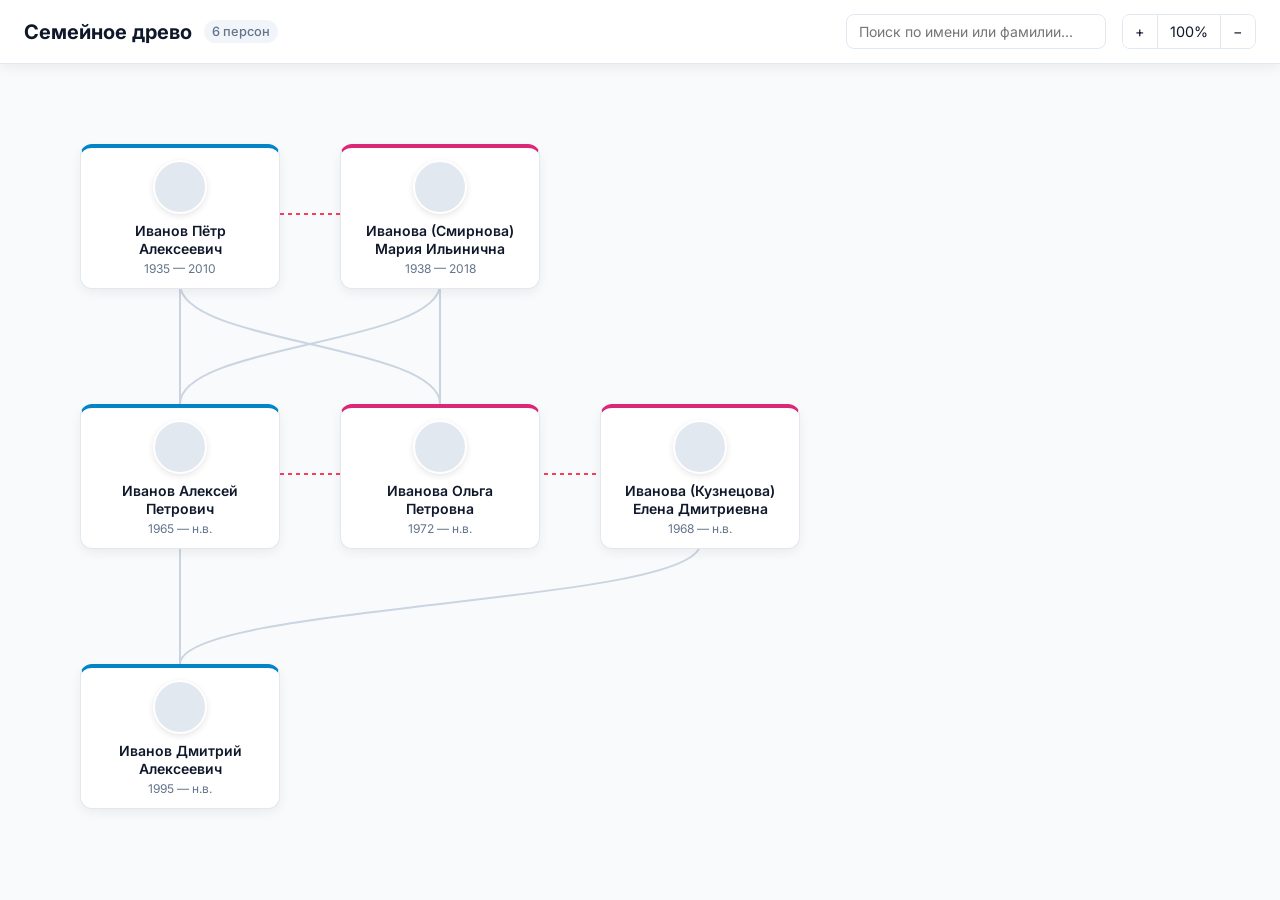
==== index.html @ c6bde768 "Add files via upload" ====
<!DOCTYPE html>
<html lang="ru">
<head>
  <meta charset="UTF-8">
  <meta name="viewport" content="width=device-width, initial-scale=1.0">
  <title>Семейное древо</title>
  <link rel="preconnect" href="https://fonts.googleapis.com">
  <link rel="preconnect" href="https://fonts.gstatic.com" crossorigin>
  <link href="https://fonts.googleapis.com/css2?family=Inter:wght@400;500;600;700&display=swap" rel="stylesheet">
  <link rel="stylesheet" href="style.css">
</head>
<body>

  <!-- Верхняя панель управления -->
  <header class="app-header">
    <div class="logo-group">
      <h1>Семейное древо</h1>
      <span id="memberCount" class="badge">0 персон</span>
    </div>

    <div class="controls-group">
      <div class="search-box">
        <input type="text" id="searchInput" placeholder="Поиск по имени или фамилии...">
        <div id="searchResults" class="search-dropdown hidden"></div>
      </div>

      <div class="zoom-controls">
        <button id="zoomInBtn" title="Приблизить">+</button>
        <button id="zoomResetBtn" title="Сбросить масштаб">100%</button>
        <button id="zoomOutBtn" title="Отдалить">−</button>
      </div>
    </div>
  </header>

  <!-- Интерактивная область просмотра -->
  <main id="viewport" class="viewport">
    <div id="treeContainer" class="tree-container">
      <svg id="connectionsSvg" class="connections-svg"></svg>
      <div id="nodesContainer" class="nodes-container"></div>
    </div>
  </main>

  <!-- Боковая панель с детальной информацией -->
  <aside id="detailsSidebar" class="sidebar hidden">
    <button id="closeSidebarBtn" class="close-btn" aria-label="Закрыть">&times;</button>
    <div class="sidebar-content">
      <div class="sidebar-photo-container">
        <img id="detailPhoto" src="" alt="Фото персоны" class="sidebar-photo">
      </div>
      <h2 id="detailName"></h2>
      <p id="detailYears" class="sidebar-years"></p>
      
      <div class="sidebar-meta">
        <div class="meta-item" id="detailLocationRow">
          <strong>Место:</strong> <span id="detailLocation"></span>
        </div>
        <div class="meta-item" id="detailOccupationRow">
          <strong>Профессия:</strong> <span id="detailOccupation"></span>
        </div>
      </div>

      <div class="sidebar-section">
        <h3>Родственные связи</h3>
        <div id="detailRelations" class="relations-list"></div>
      </div>

      <div class="sidebar-section">
        <h3>Биография</h3>
        <p id="detailBio" class="bio-text"></p>
      </div>
    </div>
  </aside>

  <script src="app.js"></script>
</body>
</html>
---- style.css ----
:root {
  --bg-color: #f8fafc;
  --panel-bg: #ffffff;
  --text-main: #0f172a;
  --text-muted: #64748b;
  --border-color: #e2e8f0;
  --primary: #3b82f6;
  --primary-hover: #2563eb;
  --male-color: #0284c7;
  --female-color: #db2777;
  --shadow: 0 4px 12px rgba(0, 0, 0, 0.06);
  --shadow-lg: 0 10px 25px -5px rgba(0, 0, 0, 0.1);
}

* {
  box-sizing: border-box;
  margin: 0;
  padding: 0;
  font-family: 'Inter', sans-serif;
}

body {
  background-color: var(--bg-color);
  color: var(--text-main);
  overflow: hidden;
  height: 100vh;
  display: flex;
  flex-direction: column;
}

/* Шапка */
.app-header {
  height: 64px;
  background: var(--panel-bg);
  border-bottom: 1px solid var(--border-color);
  display: flex;
  align-items: center;
  justify-content: space-between;
  padding: 0 24px;
  z-index: 10;
  box-shadow: var(--shadow);
}

.logo-group {
  display: flex;
  align-items: center;
  gap: 12px;
}

.logo-group h1 {
  font-size: 1.25rem;
  font-weight: 700;
}

.badge {
  background: #f1f5f9;
  color: var(--text-muted);
  font-size: 0.8rem;
  padding: 4px 8px;
  border-radius: 12px;
  font-weight: 500;
}

.controls-group {
  display: flex;
  align-items: center;
  gap: 16px;
}

.search-box {
  position: relative;
  width: 260px;
}

.search-box input {
  width: 100%;
  padding: 8px 12px;
  border: 1px solid var(--border-color);
  border-radius: 8px;
  font-size: 0.875rem;
  outline: none;
  transition: border-color 0.2s;
}

.search-box input:focus {
  border-color: var(--primary);
}

.search-dropdown {
  position: absolute;
  top: 105%;
  left: 0;
  right: 0;
  background: var(--panel-bg);
  border: 1px solid var(--border-color);
  border-radius: 8px;
  max-height: 240px;
  overflow-y: auto;
  box-shadow: var(--shadow-lg);
  z-index: 20;
}

.search-item {
  padding: 8px 12px;
  cursor: pointer;
  font-size: 0.875rem;
  border-bottom: 1px solid #f1f5f9;
}

.search-item:hover {
  background: #f8fafc;
}

.zoom-controls {
  display: flex;
  border: 1px solid var(--border-color);
  border-radius: 8px;
  overflow: hidden;
}

.zoom-controls button {
  background: var(--panel-bg);
  border: none;
  padding: 8px 12px;
  font-size: 0.9rem;
  cursor: pointer;
  color: var(--text-main);
  border-right: 1px solid var(--border-color);
}

.zoom-controls button:last-child {
  border-right: none;
}

.zoom-controls button:hover {
  background: #f1f5f9;
}

/* Холст древа */
.viewport {
  flex: 1;
  position: relative;
  overflow: hidden;
  cursor: grab;
  user-select: none;
}

.viewport.grabbing {
  cursor: grabbing;
}

.tree-container {
  position: absolute;
  top: 0;
  left: 0;
  transform-origin: 0 0;
}

.connections-svg {
  position: absolute;
  top: 0;
  left: 0;
  width: 100%;
  height: 100%;
  pointer-events: none;
}

.tree-line {
  fill: none;
  stroke: #cbd5e1;
  stroke-width: 2px;
}

.tree-line-spouse {
  fill: none;
  stroke: #f43f5e;
  stroke-dasharray: 4 4;
  stroke-width: 2px;
}

.nodes-container {
  position: relative;
}

/* Карточка персоны */
.person-card {
  position: absolute;
  width: 200px;
  background: var(--panel-bg);
  border: 1px solid var(--border-color);
  border-radius: 12px;
  padding: 12px;
  box-shadow: var(--shadow);
  cursor: pointer;
  transition: transform 0.15s, box-shadow 0.15s, border-color 0.15s;
  display: flex;
  flex-direction: column;
  align-items: center;
  text-align: center;
}

.person-card:hover {
  transform: translateY(-3px);
  box-shadow: var(--shadow-lg);
  border-color: var(--primary);
}

.person-card.male {
  border-top: 4px solid var(--male-color);
}

.person-card.female {
  border-top: 4px solid var(--female-color);
}

.person-card.highlighted {
  outline: 3px solid #facc15;
}

.card-avatar {
  width: 54px;
  height: 54px;
  border-radius: 50%;
  object-fit: cover;
  background: #e2e8f0;
  margin-bottom: 8px;
  border: 2px solid #ffffff;
  box-shadow: 0 2px 6px rgba(0,0,0,0.1);
}

.card-name {
  font-size: 0.875rem;
  font-weight: 600;
  line-height: 1.25;
  margin-bottom: 4px;
}

.card-years {
  font-size: 0.75rem;
  color: var(--text-muted);
}

/* Боковая панель */
.sidebar {
  position: fixed;
  top: 64px;
  right: 0;
  width: 360px;
  height: calc(100vh - 64px);
  background: var(--panel-bg);
  border-left: 1px solid var(--border-color);
  box-shadow: -4px 0 20px rgba(0, 0, 0, 0.08);
  padding: 24px;
  overflow-y: auto;
  z-index: 15;
  transition: transform 0.3s ease-in-out;
}

.sidebar.hidden {
  transform: translateX(100%);
}

.close-btn {
  position: absolute;
  top: 16px;
  right: 16px;
  background: none;
  border: none;
  font-size: 1.5rem;
  cursor: pointer;
  color: var(--text-muted);
}

.sidebar-photo-container {
  display: flex;
  justify-content: center;
  margin-bottom: 16px;
}

.sidebar-photo {
  width: 100px;
  height: 100px;
  border-radius: 50%;
  object-fit: cover;
  border: 3px solid var(--border-color);
}

.sidebar-years {
  text-align: center;
  color: var(--text-muted);
  font-size: 0.875rem;
  margin-bottom: 16px;
}

.sidebar-content h2 {
  text-align: center;
  font-size: 1.2rem;
  margin-bottom: 4px;
}

.sidebar-section {
  margin-top: 20px;
  border-top: 1px solid var(--border-color);
  padding-top: 12px;
}

.sidebar-section h3 {
  font-size: 0.9rem;
  color: var(--text-muted);
  margin-bottom: 8px;
  text-transform: uppercase;
  letter-spacing: 0.05em;
}

.sidebar-meta .meta-item {
  font-size: 0.875rem;
  margin-bottom: 6px;
}

.bio-text {
  font-size: 0.875rem;
  line-height: 1.5;
  color: #334155;
  white-space: pre-line;
}

.relations-list {
  display: flex;
  flex-direction: column;
  gap: 6px;
}

.relation-chip {
  display: flex;
  align-items: center;
  justify-content: space-between;
  padding: 6px 10px;
  background: #f8fafc;
  border-radius: 6px;
  font-size: 0.825rem;
  cursor: pointer;
  border: 1px solid var(--border-color);
}

.relation-chip:hover {
  background: #f1f5f9;
  border-color: var(--primary);
}

.hidden {
  display: none;
}
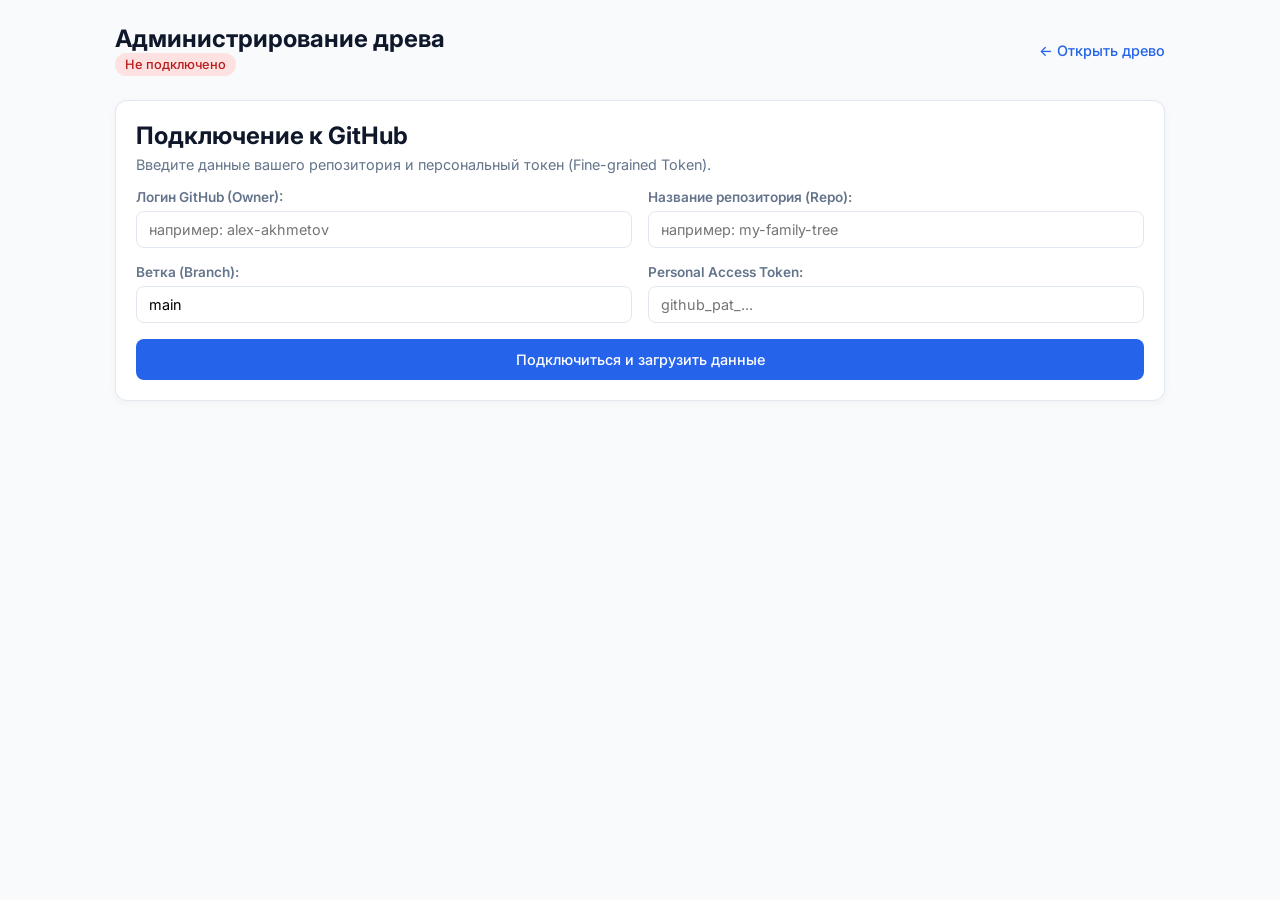
==== commit fad628ab: "Update index.html" ====
--- a/index.html
+++ b/index.html
@@ -3,74 +3,548 @@
 <head>
   <meta charset="UTF-8">
   <meta name="viewport" content="width=device-width, initial-scale=1.0">
-  <title>Семейное древо</title>
+  <title>Панель управления — Семейное древо</title>
   <link rel="preconnect" href="https://fonts.googleapis.com">
   <link rel="preconnect" href="https://fonts.gstatic.com" crossorigin>
   <link href="https://fonts.googleapis.com/css2?family=Inter:wght@400;500;600;700&display=swap" rel="stylesheet">
-  <link rel="stylesheet" href="style.css">
+  <style>
+    :root {
+      --bg: #f8fafc;
+      --panel: #ffffff;
+      --text: #0f172a;
+      --muted: #64748b;
+      --border: #e2e8f0;
+      --primary: #2563eb;
+      --primary-hover: #1d4ed8;
+      --danger: #ef4444;
+      --success: #10b981;
+      --success-hover: #059669;
+    }
+    * { box-sizing: border-box; margin: 0; padding: 0; font-family: 'Inter', sans-serif; }
+    body { background: var(--bg); color: var(--text); padding: 24px; min-height: 100vh; }
+    .container { max-width: 1050px; margin: 0 auto; }
+    
+    header { display: flex; justify-content: space-between; align-items: center; margin-bottom: 24px; }
+    h1 { font-size: 1.5rem; font-weight: 700; }
+    .header-links { display: flex; gap: 12px; align-items: center; }
+    .link-btn { color: var(--primary); text-decoration: none; font-size: 0.9rem; font-weight: 500; }
+    .link-btn:hover { text-decoration: underline; }
+    
+    .card { background: var(--panel); border: 1px solid var(--border); border-radius: 12px; padding: 20px; margin-bottom: 20px; box-shadow: 0 2px 8px rgba(0,0,0,0.04); }
+    .btn { background: var(--primary); color: #fff; border: none; padding: 9px 18px; border-radius: 8px; font-weight: 500; cursor: pointer; font-size: 0.9rem; transition: all 0.2s; display: inline-flex; align-items: center; gap: 6px; }
+    .btn:hover { background: var(--primary-hover); }
+    .btn-success { background: var(--success); }
+    .btn-success:hover { background: var(--success-hover); }
+    .btn-danger { background: var(--danger); }
+    .btn-danger:hover { background: #dc2626; }
+    .btn-outline { background: transparent; border: 1px solid var(--border); color: var(--text); }
+    .btn-outline:hover { background: #f1f5f9; }
+    .btn:disabled { opacity: 0.6; cursor: not-allowed; }
+    
+    /* Формы */
+    .form-grid { display: grid; grid-template-columns: 1fr 1fr; gap: 16px; margin-top: 12px; }
+    .form-group { display: flex; flex-direction: column; gap: 6px; }
+    .form-group.full { grid-column: span 2; }
+    label { font-size: 0.85rem; font-weight: 600; color: var(--muted); }
+    input, select, textarea { padding: 9px 12px; border: 1px solid var(--border); border-radius: 8px; font-size: 0.9rem; outline: none; transition: border 0.2s; }
+    input:focus, select:focus, textarea:focus { border-color: var(--primary); }
+    
+    /* Список персон */
+    .person-table { width: 100%; border-collapse: collapse; margin-top: 12px; }
+    .person-table th, .person-table td { padding: 12px; text-align: left; border-bottom: 1px solid var(--border); font-size: 0.9rem; }
+    .person-table th { color: var(--muted); font-size: 0.8rem; text-transform: uppercase; letter-spacing: 0.05em; }
+    .table-avatar { width: 40px; height: 40px; border-radius: 50%; object-fit: cover; vertical-align: middle; margin-right: 10px; background: #e2e8f0; }
+    .actions-cell { display: flex; gap: 8px; }
+    
+    /* Модальное окно */
+    .modal { position: fixed; inset: 0; background: rgba(0,0,0,0.5); display: flex; align-items: center; justify-content: center; z-index: 50; padding: 20px; }
+    .modal.hidden { display: none; }
+    .modal-content { background: var(--panel); width: 100%; max-width: 680px; max-height: 90vh; overflow-y: auto; border-radius: 12px; padding: 24px; box-shadow: 0 20px 25px -5px rgba(0,0,0,0.2); }
+    .modal-header { display: flex; justify-content: space-between; align-items: center; margin-bottom: 16px; }
+    .modal-footer { display: flex; justify-content: flex-end; gap: 12px; margin-top: 24px; }
+    
+    .status-badge { display: inline-flex; align-items: center; gap: 6px; padding: 4px 10px; border-radius: 20px; font-size: 0.8rem; font-weight: 500; }
+    .status-ok { background: #dcfce7; color: #15803d; }
+    .status-err { background: #fee2e2; color: #b91c1c; }
+    
+    .photo-preview-wrap { display: flex; align-items: center; gap: 16px; margin-top: 8px; }
+    .photo-preview-img { width: 64px; height: 64px; border-radius: 50%; object-fit: cover; border: 2px solid var(--border); }
+    .hidden { display: none !important; }
+  </style>
 </head>
 <body>
 
-  <!-- Верхняя панель управления -->
-  <header class="app-header">
-    <div class="logo-group">
-      <h1>Семейное древо</h1>
-      <span id="memberCount" class="badge">0 персон</span>
+<div class="container">
+  <header>
+    <div>
+      <h1>Администрирование древа</h1>
+      <span id="connStatus" class="status-badge status-err">Не подключено</span>
     </div>
-
-    <div class="controls-group">
-      <div class="search-box">
-        <input type="text" id="searchInput" placeholder="Поиск по имени или фамилии...">
-        <div id="searchResults" class="search-dropdown hidden"></div>
-      </div>
-
-      <div class="zoom-controls">
-        <button id="zoomInBtn" title="Приблизить">+</button>
-        <button id="zoomResetBtn" title="Сбросить масштаб">100%</button>
-        <button id="zoomOutBtn" title="Отдалить">−</button>
-      </div>
+    <div class="header-links">
+      <a href="index.html" class="link-btn" target="_blank">&larr; Открыть древо</a>
+      <button id="logoutBtn" class="btn btn-outline hidden">Выйти</button>
     </div>
   </header>
 
-  <!-- Интерактивная область просмотра -->
-  <main id="viewport" class="viewport">
-    <div id="treeContainer" class="tree-container">
-      <svg id="connectionsSvg" class="connections-svg"></svg>
-      <div id="nodesContainer" class="nodes-container"></div>
+  <!-- Блок авторизации -->
+  <div id="authCard" class="card">
+    <h2>Подключение к GitHub</h2>
+    <p style="color: var(--muted); font-size: 0.9rem; margin: 6px 0 16px 0;">Введите данные вашего репозитория и персональный токен (Fine-grained Token).</p>
+    <form id="authForm" class="form-grid">
+      <div class="form-group">
+        <label>Логин GitHub (Owner):</label>
+        <input type="text" id="cfgOwner" required placeholder="например: alex-akhmetov">
+      </div>
+      <div class="form-group">
+        <label>Название репозитория (Repo):</label>
+        <input type="text" id="cfgRepo" required placeholder="например: my-family-tree">
+      </div>
+      <div class="form-group">
+        <label>Ветка (Branch):</label>
+        <input type="text" id="cfgBranch" value="main" required>
+      </div>
+      <div class="form-group">
+        <label>Personal Access Token:</label>
+        <input type="password" id="cfgToken" required placeholder="github_pat_...">
+      </div>
+      <div class="form-group full">
+        <button type="submit" class="btn" style="width: 100%; justify-content: center; padding: 12px;">Подключиться и загрузить данные</button>
+      </div>
+    </form>
+  </div>
+
+  <!-- Основная панель -->
+  <div id="appPanel" class="hidden">
+    <div class="card" style="display: flex; justify-content: space-between; align-items: center; flex-wrap: wrap; gap: 12px;">
+      <div>
+        <h3 id="repoTitle">Репозиторий</h3>
+        <p style="color: var(--muted); font-size: 0.85rem;" id="personsCounter">0 персон в древе</p>
+      </div>
+      <div style="display: flex; gap: 10px;">
+        <button id="addPersonBtn" class="btn">+ Добавить персону</button>
+        <button id="pushBtn" class="btn btn-success">Опубликовать на GitHub</button>
+      </div>
     </div>
-  </main>
-
-  <!-- Боковая панель с детальной информацией -->
-  <aside id="detailsSidebar" class="sidebar hidden">
-    <button id="closeSidebarBtn" class="close-btn" aria-label="Закрыть">&times;</button>
-    <div class="sidebar-content">
-      <div class="sidebar-photo-container">
-        <img id="detailPhoto" src="" alt="Фото персоны" class="sidebar-photo">
-      </div>
-      <h2 id="detailName"></h2>
-      <p id="detailYears" class="sidebar-years"></p>
+
+    <div class="card">
+      <div style="display: flex; justify-content: space-between; align-items: center; margin-bottom: 16px; flex-wrap: wrap; gap: 12px;">
+        <h3>Список родственников</h3>
+        <input type="text" id="searchTable" placeholder="Поиск по имени или фамилии..." style="width: 280px;">
+      </div>
+      <div style="overflow-x: auto;">
+        <table class="person-table">
+          <thead>
+            <tr>
+              <th>Персона</th>
+              <th>Поколение</th>
+              <th>Годы жизни</th>
+              <th>Родители</th>
+              <th>Супруг(а)</th>
+              <th>Действия</th>
+            </tr>
+          </thead>
+          <tbody id="personTableBody"></tbody>
+        </table>
+      </div>
+    </div>
+  </div>
+</div>
+
+<!-- Модальное окно редактирования -->
+<div id="editModal" class="modal hidden">
+  <div class="modal-content">
+    <div class="modal-header">
+      <h2 id="modalTitle">Редактирование персоны</h2>
+      <button id="closeModalBtn" style="background:none;border:none;font-size:1.6rem;cursor:pointer;color:var(--muted);">&times;</button>
+    </div>
+    <form id="personForm">
+      <input type="hidden" id="fieldId">
+      <div class="form-grid">
+        <div class="form-group full">
+          <label>ФИО *</label>
+          <input type="text" id="fieldName" required placeholder="Иванов Иван Иванович">
+        </div>
+        <div class="form-group">
+          <label>Пол</label>
+          <select id="fieldGender">
+            <option value="male">Мужской</option>
+            <option value="female">Женский</option>
+          </select>
+        </div>
+        <div class="form-group">
+          <label>Поколение (1 = старшие предки, 2 = дети, 3 = внуки)</label>
+          <input type="number" id="fieldGeneration" value="1" min="1">
+        </div>
+        <div class="form-group">
+          <label>Год или дата рождения</label>
+          <input type="text" id="fieldBirth" placeholder="например: 1965">
+        </div>
+        <div class="form-group">
+          <label>Год или дата смерти (оставьте пустым, если жив)</label>
+          <input type="text" id="fieldDeath" placeholder="например: 2010">
+        </div>
+        <div class="form-group">
+          <label>Место проживания / рождения</label>
+          <input type="text" id="fieldLocation" placeholder="г. Москва">
+        </div>
+        <div class="form-group">
+          <label>Профессия / Род деятельности</label>
+          <input type="text" id="fieldOccupation" placeholder="Инженер-конструктор">
+        </div>
+        
+        <div class="form-group full">
+          <label>Фотография персоны</label>
+          <input type="file" id="photoFileInput" accept="image/*">
+          <input type="text" id="fieldPhoto" placeholder="Путь к фото (например: photos/photo_123.jpg)" style="margin-top: 6px;">
+          <div class="photo-preview-wrap">
+            <img id="photoPreview" class="photo-preview-img" src="" alt="Превью" onerror="this.src=DEFAULT_AVATAR">
+            <small style="color: var(--muted)">При выборе файла с диска он автоматически загрузится в папку photos/ на GitHub</small>
+          </div>
+        </div>
+
+        <div class="form-group">
+          <label>Родители (зажмите Ctrl/Cmd для выбора двух)</label>
+          <select id="fieldParents" multiple style="height: 100px;"></select>
+        </div>
+        <div class="form-group">
+          <label>Супруг(а)</label>
+          <select id="fieldSpouses" multiple style="height: 100px;"></select>
+        </div>
+        <div class="form-group full">
+          <label>Биография / Заметки</label>
+          <textarea id="fieldBio" rows="3" placeholder="Краткие сведения, воспоминания, награды..."></textarea>
+        </div>
+      </div>
+      <div class="modal-footer">
+        <button type="button" id="cancelModalBtn" class="btn btn-outline">Отмена</button>
+        <button type="submit" class="btn">Сохранить</button>
+      </div>
+    </form>
+  </div>
+</div>
+
+<script>
+const DEFAULT_AVATAR = "data:image/svg+xml;utf8,<svg xmlns='http://www.w3.org/2000/svg' viewBox='0 0 100 100'><circle cx='50' cy='50' r='50' fill='%23e2e8f0'/><text x='50%' y='55%' font-size='40' text-anchor='middle' dominant-baseline='middle' fill='%2364748b'>👤</text></svg>";
+
+function utf8ToBase64(str) {
+  return btoa(encodeURIComponent(str).replace(/%([0-9A-F]{2})/g, (m, p) => String.fromCharCode('0x' + p)));
+}
+function base64ToUtf8(str) {
+  return decodeURIComponent(Array.prototype.map.call(atob(str), c => '%' + ('00' + c.charCodeAt(0).toString(16)).slice(-2)).join(''));
+}
+
+let config = JSON.parse(localStorage.getItem('ft_gh_config') || 'null');
+let familyData = [];
+let fileSha = null;
+let newPhotoFiles = new Map(); // path -> base64DataString
+
+document.addEventListener('DOMContentLoaded', () => {
+  if (config) {
+    applyAuth();
+    fetchTreeData();
+  }
+  setupEvents();
+});
+
+function applyAuth() {
+  document.getElementById('authCard').classList.add('hidden');
+  document.getElementById('appPanel').classList.remove('hidden');
+  document.getElementById('logoutBtn').classList.remove('hidden');
+  document.getElementById('repoTitle').textContent = `${config.owner}/${config.repo} (${config.branch})`;
+  const badge = document.getElementById('connStatus');
+  badge.textContent = 'Подключено';
+  badge.className = 'status-badge status-ok';
+}
+
+function setupEvents() {
+  document.getElementById('authForm').addEventListener('submit', (e) => {
+    e.preventDefault();
+    config = {
+      owner: document.getElementById('cfgOwner').value.trim(),
+      repo: document.getElementById('cfgRepo').value.trim(),
+      branch: document.getElementById('cfgBranch').value.trim() || 'main',
+      token: document.getElementById('cfgToken').value.trim()
+    };
+    localStorage.setItem('ft_gh_config', JSON.stringify(config));
+    applyAuth();
+    fetchTreeData();
+  });
+
+  document.getElementById('logoutBtn').addEventListener('click', () => {
+    localStorage.removeItem('ft_gh_config');
+    location.reload();
+  });
+
+  document.getElementById('addPersonBtn').addEventListener('click', () => openEditModal());
+  document.getElementById('closeModalBtn').addEventListener('click', () => closeModal());
+  document.getElementById('cancelModalBtn').addEventListener('click', () => closeModal());
+
+  document.getElementById('personForm').addEventListener('submit', (e) => {
+    e.preventDefault();
+    savePersonForm();
+  });
+
+  // Выбор фото с локального диска
+  document.getElementById('photoFileInput').addEventListener('change', (e) => {
+    const file = e.target.files[0];
+    if (!file) return;
+    const reader = new FileReader();
+    reader.onload = () => {
+      const ext = (file.name.split('.').pop() || 'jpg').toLowerCase();
+      const cleanFileName = `photo_${Date.now()}.${ext}`;
+      const path = `photos/${cleanFileName}`;
       
-      <div class="sidebar-meta">
-        <div class="meta-item" id="detailLocationRow">
-          <strong>Место:</strong> <span id="detailLocation"></span>
-        </div>
-        <div class="meta-item" id="detailOccupationRow">
-          <strong>Профессия:</strong> <span id="detailOccupation"></span>
-        </div>
-      </div>
-
-      <div class="sidebar-section">
-        <h3>Родственные связи</h3>
-        <div id="detailRelations" class="relations-list"></div>
-      </div>
-
-      <div class="sidebar-section">
-        <h3>Биография</h3>
-        <p id="detailBio" class="bio-text"></p>
-      </div>
-    </div>
-  </aside>
-
-  <script src="app.js"></script>
+      document.getElementById('fieldPhoto').value = path;
+      document.getElementById('photoPreview').src = reader.result;
+      
+      // Извлекаем чистую Base64-строку
+      const base64Data = reader.result.split(',');
+      newPhotoFiles.set(path, base64Data);
+    };
+    reader.readAsDataURL(file);
+  });
+
+  // Ручной ввод пути к фото
+  document.getElementById('fieldPhoto').addEventListener('input', (e) => {
+    document.getElementById('photoPreview').src = e.target.value || DEFAULT_AVATAR;
+  });
+
+  document.getElementById('pushBtn').addEventListener('click', () => pushToGitHub());
+
+  document.getElementById('searchTable').addEventListener('input', (e) => {
+    renderTable(e.target.value.trim().toLowerCase());
+  });
+}
+
+// Загрузка актуальных данных из репозитория
+async function fetchTreeData() {
+  const url = `https://api.github.com/repos/${config.owner}/${config.repo}/contents/data.json?ref=${config.branch}&_t=${Date.now()}`;
+  try {
+    const res = await fetch(url, {
+      headers: {
+        'Authorization': `Bearer ${config.token}`,
+        'Accept': 'application/vnd.github+json'
+      }
+    });
+    if (!res.ok) throw new Error('Не удалось загрузить data.json. Проверьте права токена (Contents: Read and write) и имя репозитория.');
+    const json = await res.json();
+    fileSha = json.sha;
+    familyData = JSON.parse(base64ToUtf8(json.content));
+    renderTable();
+  } catch (err) {
+    alert(err.message);
+  }
+}
+
+function renderTable(filterQuery = '') {
+  const tbody = document.getElementById('personTableBody');
+  tbody.innerHTML = '';
+  document.getElementById('personsCounter').textContent = `${familyData.length} персон в древе`;
+
+  const map = new Map(familyData.map(p => [p.id, p]));
+  const filtered = familyData.filter(p => !filterQuery || p.name.toLowerCase().includes(filterQuery));
+
+  filtered.forEach(p => {
+    const tr = document.createElement('tr');
+    const years = (p.birth || '') + (p.death ? ` — ${p.death}` : '');
+    const parents = (p.parents || []).map(id => map.get(id)?.name || id).join(', ') || '—';
+    const spouses = (p.spouses || []).map(id => map.get(id)?.name || id).join(', ') || '—';
+    const photoSrc = p.photo || DEFAULT_AVATAR;
+
+    tr.innerHTML = `
+      <td>
+        <img src="${photoSrc}" class="table-avatar" onerror="this.onerror=null; this.src='${DEFAULT_AVATAR}';">
+        <strong>${p.name}</strong>
+      </td>
+      <td>${p.generation || 1}</td>
+      <td>${years || '—'}</td>
+      <td><small>${parents}</small></td>
+      <td><small>${spouses}</small></td>
+      <td class="actions-cell">
+        <button class="btn btn-outline" style="padding:5px 10px;font-size:0.8rem;" onclick="editPerson('${p.id}')">Редактировать</button>
+        <button class="btn btn-danger" style="padding:5px 10px;font-size:0.8rem;" onclick="deletePerson('${p.id}')">Удалить</button>
+      </td>
+    `;
+    tbody.appendChild(tr);
+  });
+}
+
+function openEditModal(person = null) {
+  const modal = document.getElementById('editModal');
+  document.getElementById('modalTitle').textContent = person ? 'Редактировать персону' : 'Добавить персону';
+  
+  document.getElementById('fieldId').value = person ? person.id : `p_${Date.now()}`;
+  document.getElementById('fieldName').value = person ? person.name : '';
+  document.getElementById('fieldGender').value = person ? (person.gender || 'male') : 'male';
+  document.getElementById('fieldGeneration').value = person ? (person.generation || 1) : 1;
+  document.getElementById('fieldBirth').value = person ? (person.birth || '') : '';
+  document.getElementById('fieldDeath').value = person ? (person.death || '') : '';
+  document.getElementById('fieldLocation').value = person ? (person.location || '') : '';
+  document.getElementById('fieldOccupation').value = person ? (person.occupation || '') : '';
+  document.getElementById('fieldPhoto').value = person ? (person.photo || '') : '';
+  document.getElementById('fieldBio').value = person ? (person.bio || '') : '';
+  
+  document.getElementById('photoFileInput').value = '';
+  document.getElementById('photoPreview').src = (person && person.photo) ? person.photo : DEFAULT_AVATAR;
+
+  const parentsSel = document.getElementById('fieldParents');
+  const spousesSel = document.getElementById('fieldSpouses');
+  parentsSel.innerHTML = '';
+  spousesSel.innerHTML = '';
+
+  familyData.forEach(p => {
+    if (person && p.id === person.id) return;
+    const optP = new Option(p.name, p.id, false, person && person.parents && person.parents.includes(p.id));
+    const optS = new Option(p.name, p.id, false, person && person.spouses && person.spouses.includes(p.id));
+    parentsSel.add(optP);
+    spousesSel.add(optS);
+  });
+
+  modal.classList.remove('hidden');
+}
+
+function closeModal() {
+  document.getElementById('editModal').classList.add('hidden');
+}
+
+function editPerson(id) {
+  const p = familyData.find(x => x.id === id);
+  if (p) openEditModal(p);
+}
+
+function deletePerson(id) {
+  if (!confirm('Удалить эту персону? Связи с ней также будут удалены.')) return;
+  familyData = familyData.filter(p => p.id !== id);
+  familyData.forEach(p => {
+    if (p.parents) p.parents = p.parents.filter(x => x !== id);
+    if (p.spouses) p.spouses = p.spouses.filter(x => x !== id);
+    if (p.children) p.children = p.children.filter(x => x !== id);
+  });
+  renderTable();
+}
+
+function savePersonForm() {
+  const id = document.getElementById('fieldId').value;
+  const name = document.getElementById('fieldName').value.trim();
+  const gender = document.getElementById('fieldGender').value;
+  const generation = parseInt(document.getElementById('fieldGeneration').value, 10) || 1;
+  const birth = document.getElementById('fieldBirth').value.trim();
+  const death = document.getElementById('fieldDeath').value.trim();
+  const locationVal = document.getElementById('fieldLocation').value.trim();
+  const occupation = document.getElementById('fieldOccupation').value.trim();
+  const photo = document.getElementById('fieldPhoto').value.trim();
+  const bio = document.getElementById('fieldBio').value.trim();
+
+  const parents = Array.from(document.getElementById('fieldParents').selectedOptions).map(o => o.value);
+  const spouses = Array.from(document.getElementById('fieldSpouses').selectedOptions).map(o => o.value);
+
+  let existing = familyData.find(p => p.id === id);
+  if (existing) {
+    Object.assign(existing, { name, gender, generation, birth, death, location: locationVal, occupation, photo, bio, parents, spouses });
+  } else {
+    familyData.push({ id, name, gender, generation, birth, death, location: locationVal, occupation, photo, bio, parents, spouses, children: [] });
+  }
+
+  // Синхронизация связей
+  familyData.forEach(p => {
+    if (parents.includes(p.id) && (!p.children || !p.children.includes(id))) {
+      p.children = p.children || [];
+      p.children.push(id);
+    }
+    if (spouses.includes(p.id) && (!p.spouses || !p.spouses.includes(id))) {
+      p.spouses = p.spouses || [];
+      p.spouses.push(id);
+    }
+  });
+
+  closeModal();
+  renderTable();
+}
+
+// Публикация изменений и фото в GitHub
+async function pushToGitHub() {
+  const pushBtn = document.getElementById('pushBtn');
+  pushBtn.disabled = true;
+  pushBtn.textContent = 'Сохранение...';
+
+  try {
+    // 1. Отправка загруженных фото
+    for (let [path, base64Data] of newPhotoFiles.entries()) {
+      let existingSha = null;
+      try {
+        const checkRes = await fetch(`https://api.github.com/repos/${config.owner}/${config.repo}/contents/${path}?ref=${config.branch}`, {
+          headers: { 'Authorization': `Bearer ${config.token}` }
+        });
+        if (checkRes.ok) {
+          const checkJson = await checkRes.json();
+          existingSha = checkJson.sha;
+        }
+      } catch (_) {}
+
+      const photoRes = await fetch(`https://api.github.com/repos/${config.owner}/${config.repo}/contents/${path}`, {
+        method: 'PUT',
+        headers: {
+          'Authorization': `Bearer ${config.token}`,
+          'Accept': 'application/vnd.github+json'
+        },
+        body: JSON.stringify({
+          message: `Upload photo ${path}`,
+          content: base64Data,
+          sha: existingSha || undefined,
+          branch: config.branch
+        })
+      });
+
+      if (!photoRes.ok) {
+        const errData = await photoRes.json().catch(() => ({}));
+        throw new Error(`Ошибка загрузки фото ${path}: ${errData.message || photoRes.statusText}`);
+      }
+    }
+    newPhotoFiles.clear();
+
+    // 2. Получение актуального sha файла data.json перед записью
+    try {
+      const getFile = await fetch(`https://api.github.com/repos/${config.owner}/${config.repo}/contents/data.json?ref=${config.branch}&_t=${Date.now()}`, {
+        headers: { 'Authorization': `Bearer ${config.token}` }
+      });
+      if (getFile.ok) {
+        const fileInfo = await getFile.json();
+        fileSha = fileInfo.sha;
+      }
+    } catch (_) {}
+
+    // 3. Отправка обновленного data.json
+    const jsonStr = JSON.stringify(familyData, null, 2);
+    const res = await fetch(`https://api.github.com/repos/${config.owner}/${config.repo}/contents/data.json`, {
+      method: 'PUT',
+      headers: {
+        'Authorization': `Bearer ${config.token}`,
+        'Accept': 'application/vnd.github+json'
+      },
+      body: JSON.stringify({
+        message: 'Update family tree data via admin panel',
+        content: utf8ToBase64(jsonStr),
+        sha: fileSha,
+        branch: config.branch
+      })
+    });
+
+    if (!res.ok) {
+      const errData = await res.json().catch(() => ({}));
+      throw new Error(`Ошибка сохранения data.json: ${errData.message || res.statusText}`);
+    }
+    
+    const resData = await res.json();
+    fileSha = resData.content.sha;
+
+    alert('Изменения и фотографии успешно сохранены на GitHub! Сайт обновится через 1–2 минуты.');
+  } catch (err) {
+    alert('Ошибка при сохранении: ' + err.message);
+  } finally {
+    pushBtn.disabled = false;
+    pushBtn.textContent = 'Опубликовать на GitHub';
+  }
+}
+</script>
 </body>
-</html>+</html>
